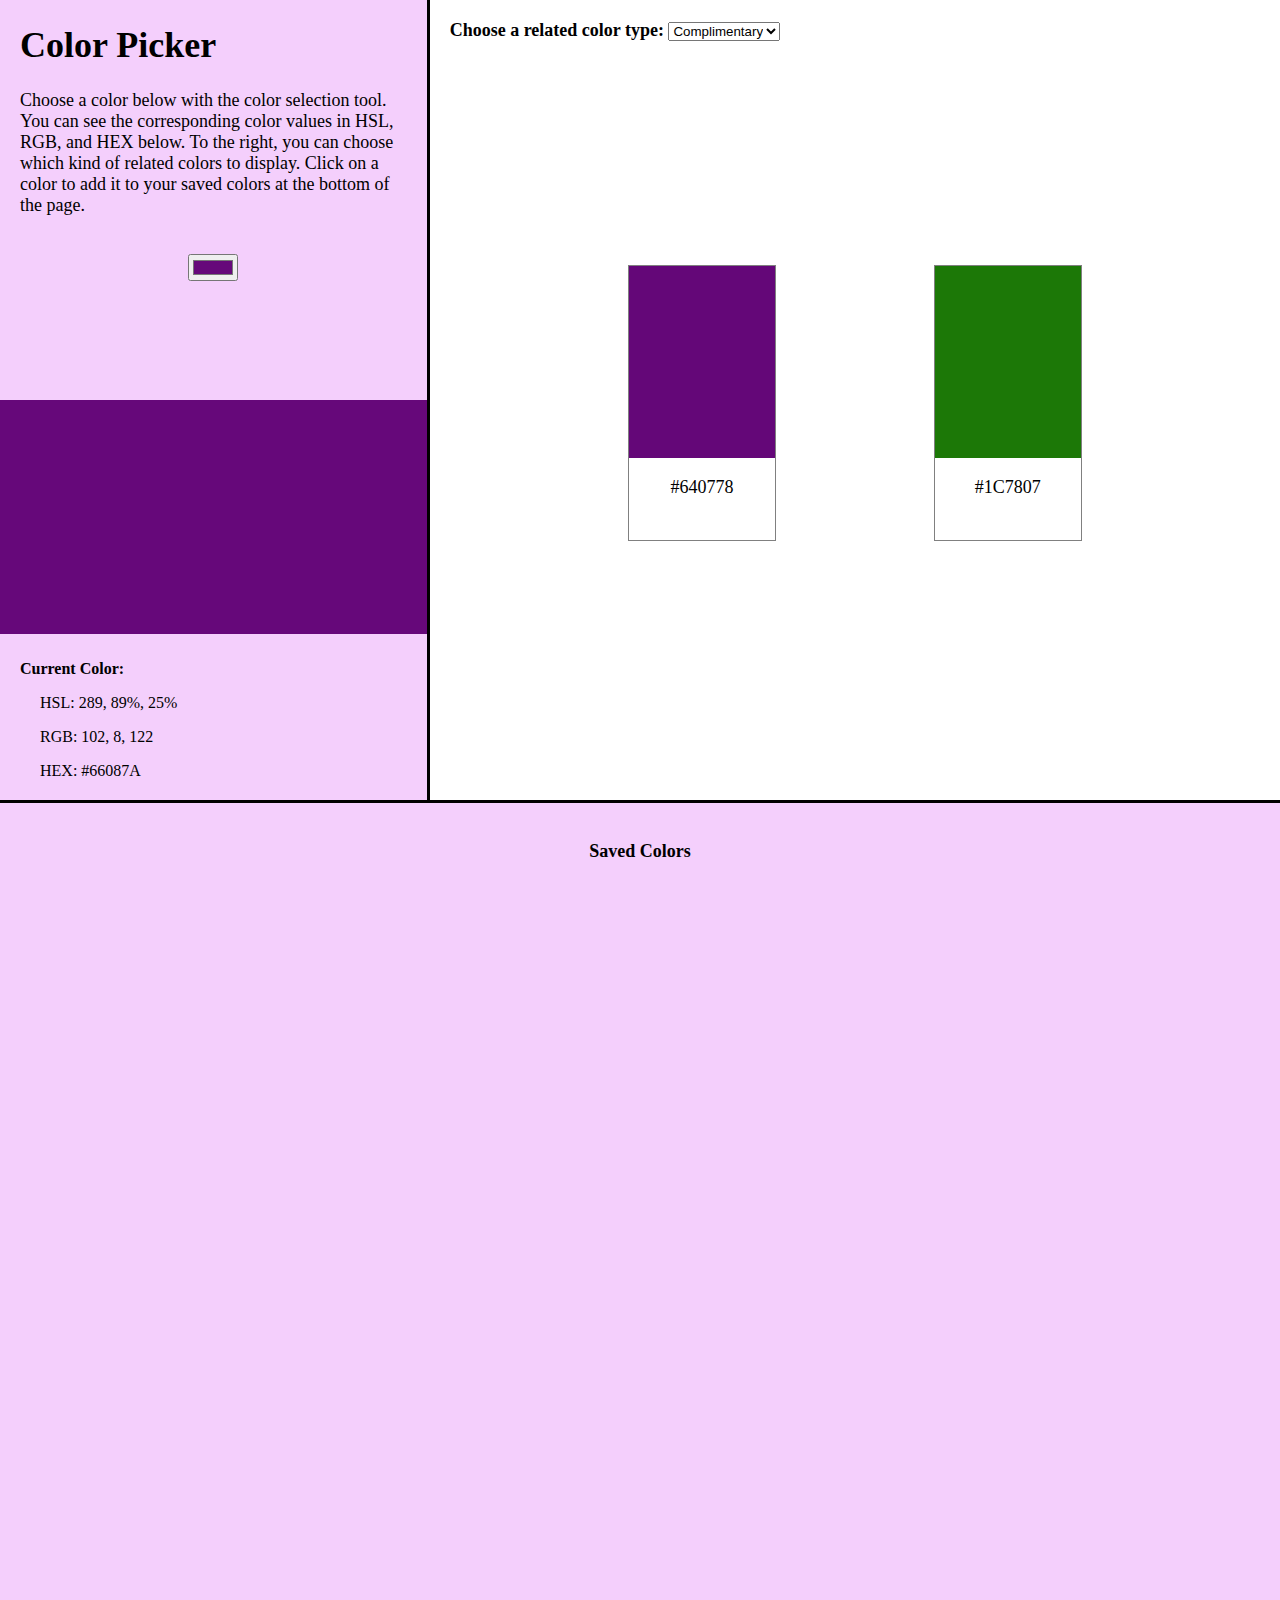
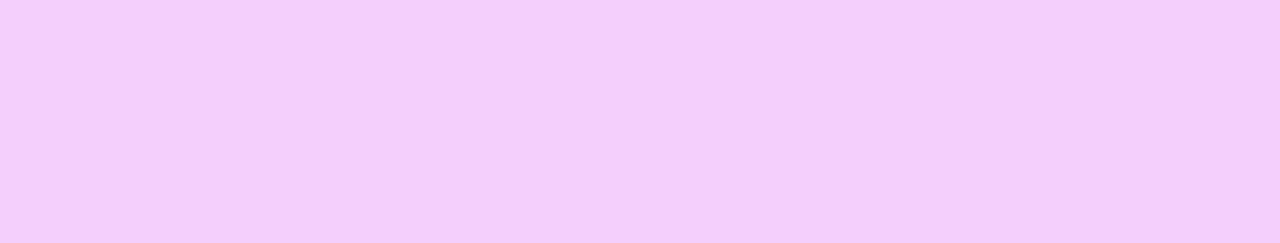
==== color-picker/index.html @ af0090b4 "added color picker project folder to website" ====
<!DOCTYPE html>
<html lang="en">
  <head>
    <meta charset="UTF-8">
    <meta name="viewport" content="width=device-width, initial-scale=1.0">
    <meta http-equiv="X-UA-Compatible" content="ie=edge">
    <title>Color Picker</title>
    <link rel="stylesheet" href="style.css">
  </head>
  <body>
    <main>
      <div id="selection-area">
        <div id="explanation">
          <h1>Color Picker</h1>
          <p>Choose a color below with the color selection tool. You can see the corresponding color values in HSL, RGB, and HEX below. To the right, you can choose which kind of related colors to display. Click on a color to add it to your saved colors at the bottom of the page.</p>
        </div>
        <div id="color-picker-area">
          <input type="color" id="color-picker" value="#66087A">
        </div>
      </div>
      <div id="current-color">
        <div id="current-color-display"></div>
        <div id="current-color-values">
          <p class="bold">Current Color:</p>
          <p class="color-val" id="hsl-color-val"></p>
          <p class="color-val" id="rgb-color-val"></p>
          <p class="color-val" id="hex-color-val"></p>
        </div>
      </div>
      <div id="related-colors">
        <label for="related" class="bold">Choose a related color type: </label>
        <select name="related" id="related">
          <option value="complimentary">Complimentary</option> 
          <option value="triadic">Triadic</option>
          <option value="tetradic">Tetradic</option> 
          <option value="hues">Hues</option> 
          <option value="saturation">Saturation</option> 
          <option value="lightness">Lightness</option> 
        </select>
        <div id="related-color-display">
        </div>
      </div>
      <div id="saved-colors">
        <p class="bold">Saved Colors</p>
      </div>
    </main>
    <footer>
      <script src="script.js"></script>
    </footer>
  </body>
</html>
---- color-picker/style.css ----
body {
    margin: 0;
    padding: 0;
    font-size: 18px;
}

main {
    display: grid;
    height: 1200px;
    width: 100%;
    grid-template-columns: repeat(auto-fit, minmax(200px, 1fr));
    grid-template-rows: repeat(auto-fit, minmax(200px, 1fr));
}

/* bold highlight for headings */
.bold {
    font-weight: bold;
}

.color-val {
    padding-left: 20px;
}

/* area for selecting a color to work with */
#selection-area {
    background-color: #ffffff;
    grid-area: 1 / 1 / span 2 / span 2;
    display: flex;
    flex-direction: column;
}

#explanation {
    width: 90%;
    padding: 0 20px 0 20px;
}

#color-picker-area {
    padding: 20px 20px 0 20px;
    align-self: center;
}

/* area for displaying the current color and its rgb, hsl, hex values */
#current-color {
    background-color: #eeeeee;
    grid-area: 3 / 1 / span 2 / span 2;
    display: flex;
    flex-direction: column;
}

#current-color-display {
    background-color: #66087a;
    height: 60%;
    width: 100%;
}

#current-color-display:hover{
    transform: translatex(5px) translatey(-5px);
    transition: 200ms;
    box-shadow: -5px 5px 5px 2px #2F4D65;
}

#current-color-values {
    background-color: white;
    height: 40%;
    width: 100%;
    padding: 10px 0 0 20px;
    font-size: 16px;
}

/* area for displaying related colors (complementary, triadic, etc) */
#related-colors {
    background-color: white;
    border-left: solid 3px black;
    grid-area: 1 / 3 / span 4 / span 4;
    padding: 20px
}

#related-color-display {
    display: flex;
    flex-direction: row;
    flex-wrap: wrap;
    justify-content: space-evenly;
    align-content: space-evenly;
    gap: 20px;
    margin: 20px auto;
    width: 90%;
    height: 90%;
    background-color: white;
}

/* settings for when new color tiles are created */
.color-tile {
    height: 40%;
    width: 20%;
    border: solid 1px gray;
}

.color-tile:hover{
    transform: translatex(5px) translatey(-5px);
    transition: 200ms;
    box-shadow: -5px 5px 5px 2px #2F4D65;
}

.tile-top {
    width: 100%;
    height: 70%;
}

.tile-bottom {
    width: 100%;
    height: 20%;
    background-color: white;
    text-align: center;
    padding-top: 19px;
}

/* area for keeping saved colors */
#saved-colors {
    background-color: #ffffff;
    display: flex;
    flex-direction: column;
    border-top: solid 3px black;
    grid-area: 5 / 1 / span 3 / span 6;
    padding: 20px;
    min-width: 0;
    min-height: 0;
    height: 1000px;
    text-align: center;
}

/* settings for when new colors are saved */
.saved-color {
    margin-top: 10px;
    border: 3px solid black;
    background-color: red;
    color: red;
    width: 80%;
    height: 50px;
    align-self: center;
}

.saved-color:hover {
    transform: translatex(20px);
    transition: 200ms;
}

.saved-text {
    padding-top: 10px;
    height: 100%;
    width: 100%;
    text-align: left;
}

.saved-text:hover {
    color: black;
    transform: translatex(-100px);
    transition: 200ms;
}

footer {
    grid-area: 7 / 1 / span 1 / span 6
}
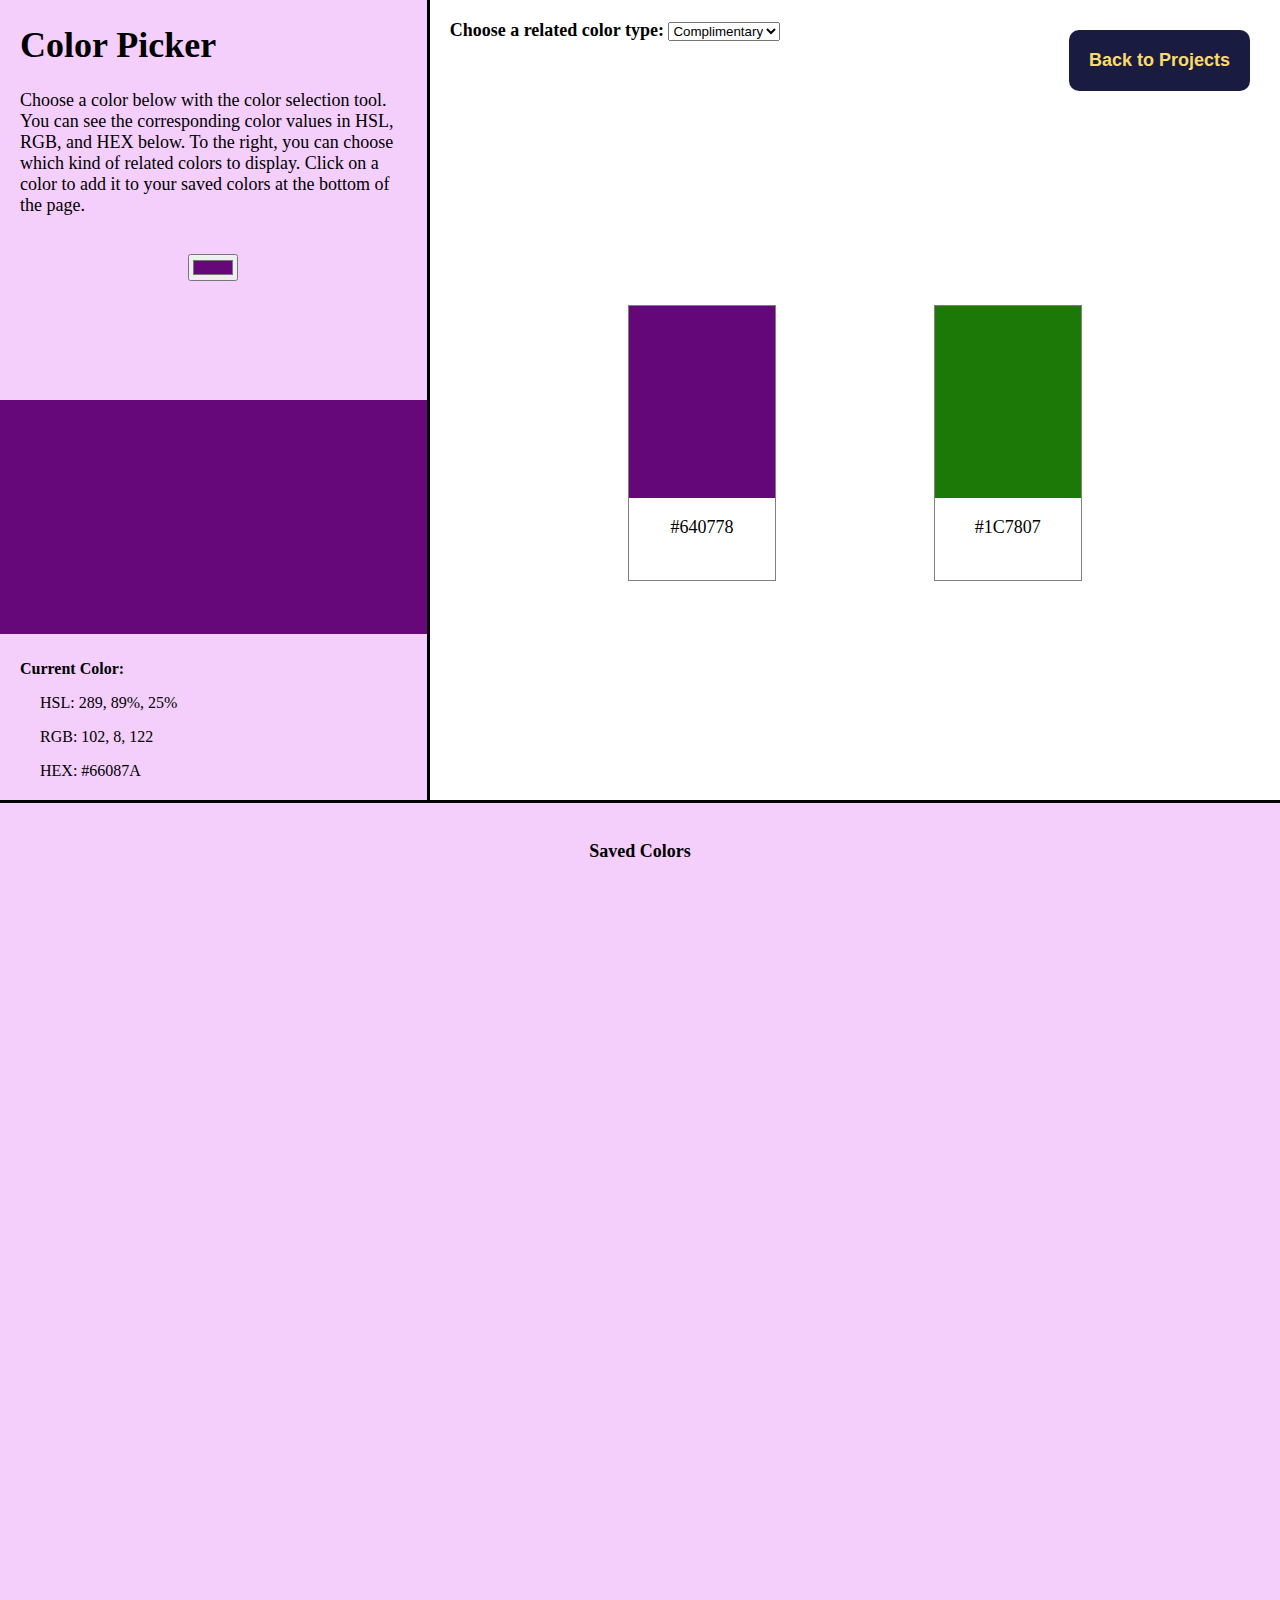
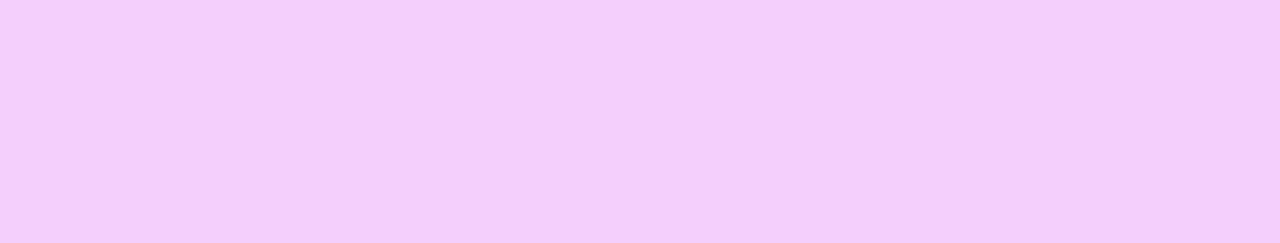
==== commit cb012838: "added button to return to main site" ====
--- a/color-picker/index.html
+++ b/color-picker/index.html
@@ -28,6 +28,8 @@
         </div>
       </div>
       <div id="related-colors">
+        <!-- link to main portfolio site -->
+        <a href="../projects.html">Back to Projects</a>
         <label for="related" class="bold">Choose a related color type: </label>
         <select name="related" id="related">
           <option value="complimentary">Complimentary</option> 
--- a/color-picker/style.css
+++ b/color-picker/style.css
@@ -10,6 +10,24 @@
     width: 100%;
     grid-template-columns: repeat(auto-fit, minmax(200px, 1fr));
     grid-template-rows: repeat(auto-fit, minmax(200px, 1fr));
+}
+
+/* style for link to return to main website */
+a {
+    float: right;
+    margin: 10px 10px;
+    padding: 20px;
+    background-color: #1a1b41;
+    color: #f9db6d;
+    border-radius: 10px;
+    text-decoration: none;
+    font-weight: bold;
+    font-family: Helvetica, Arial, Verdana, sans-serif;
+}
+
+a:hover {
+    color: #850400;
+    background-color: #f9db6d;
 }
 
 /* bold highlight for headings */
